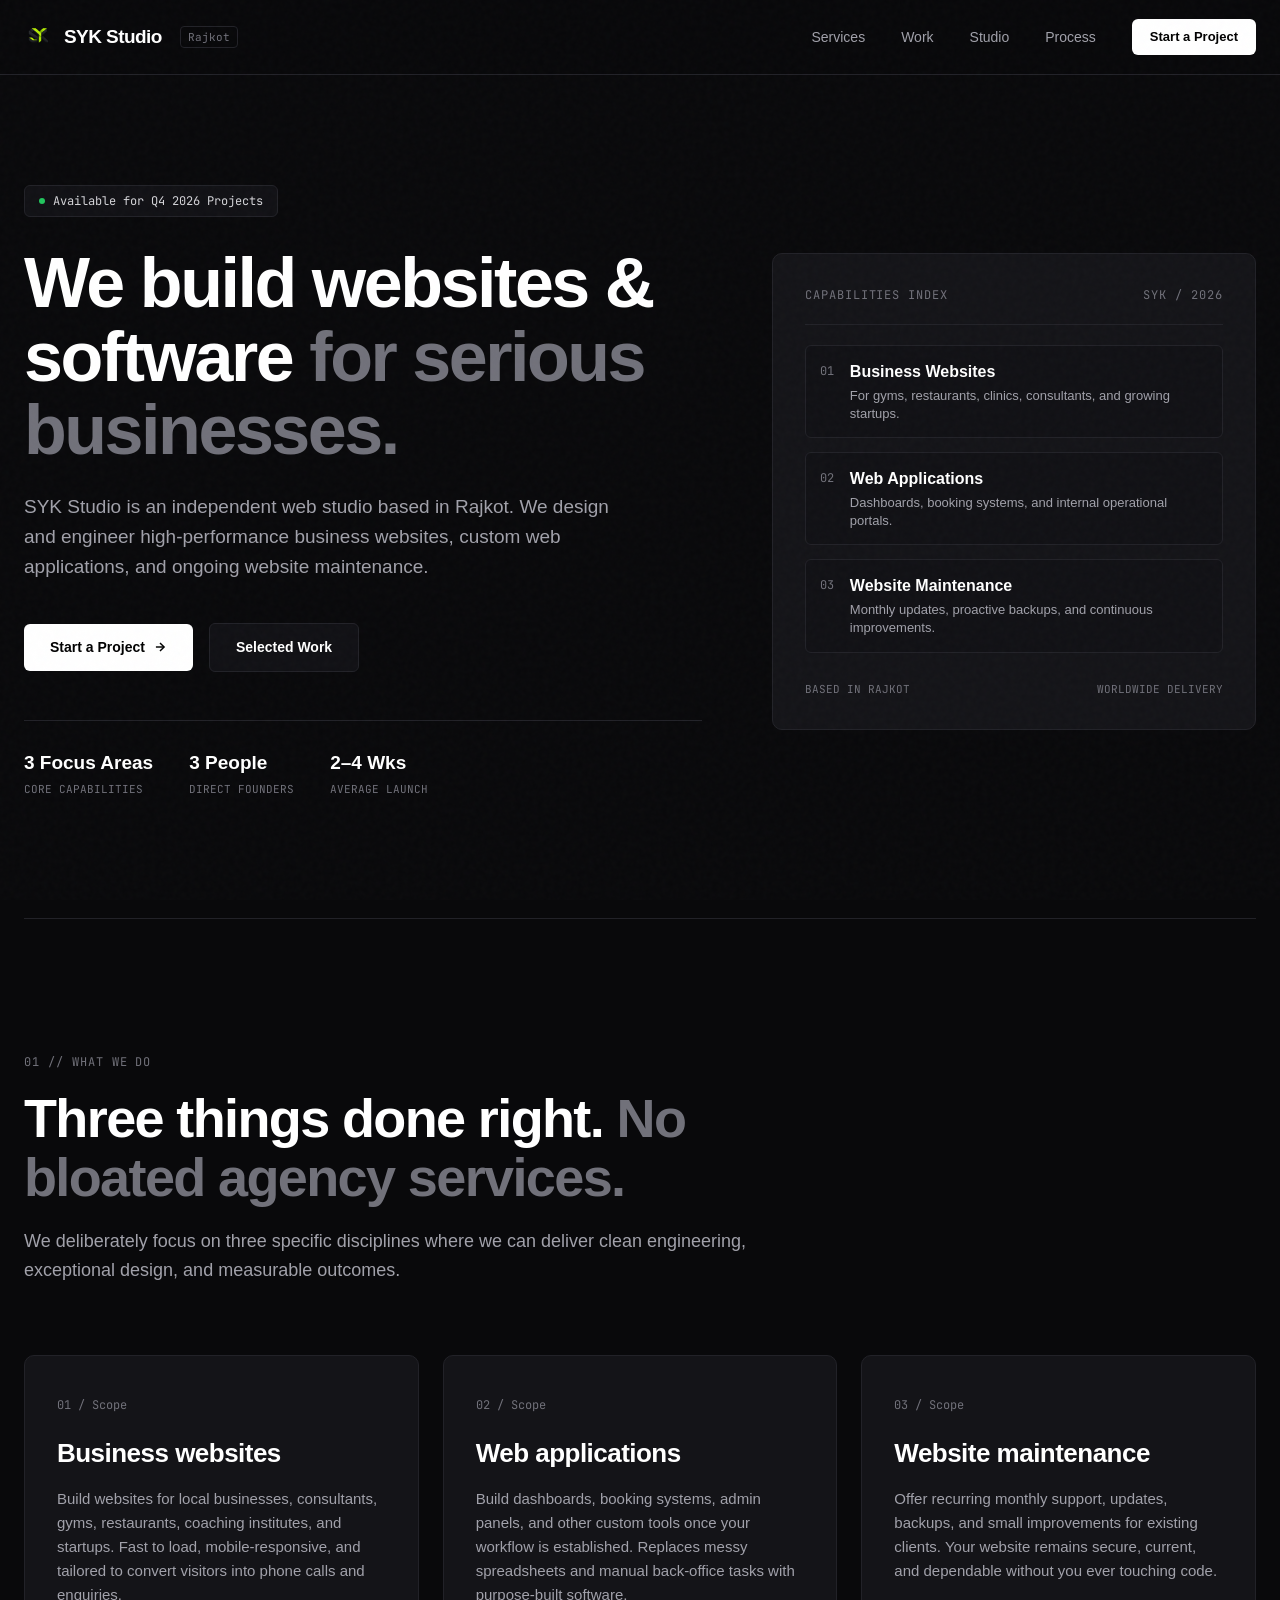
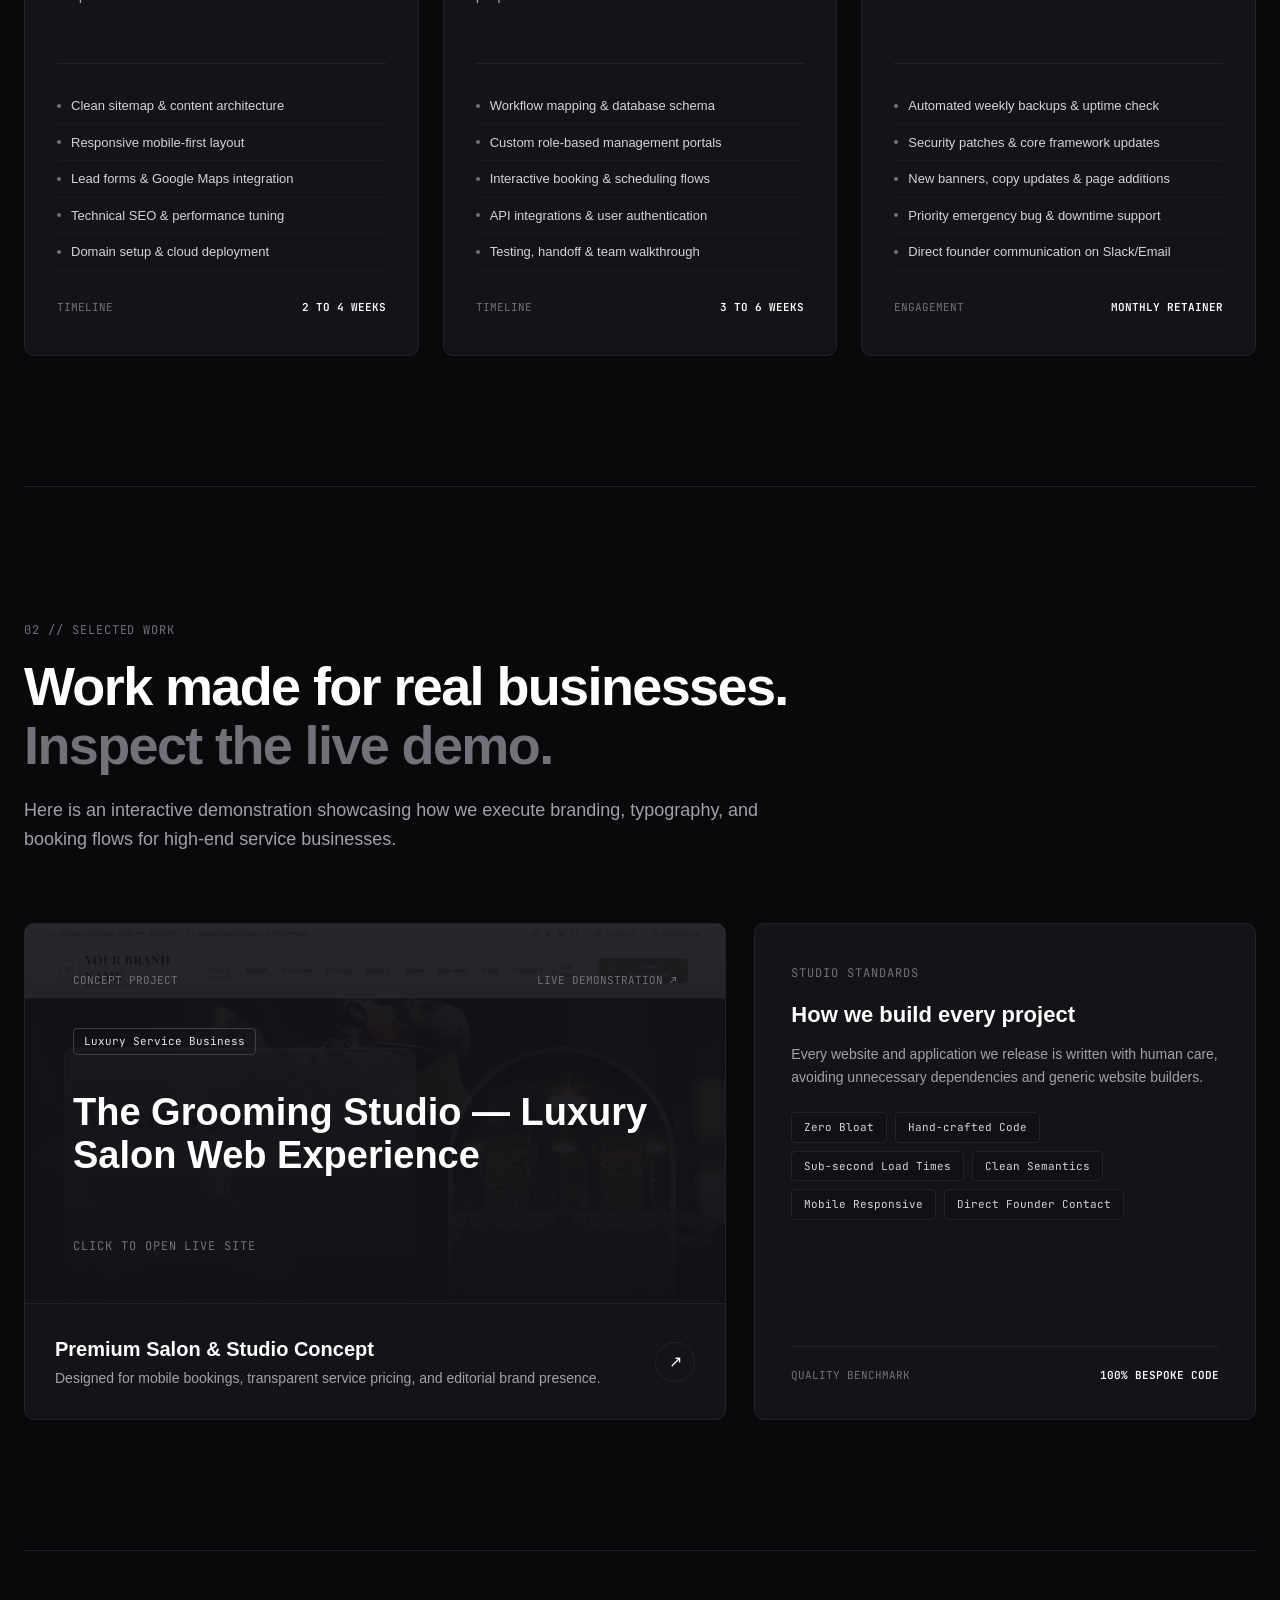
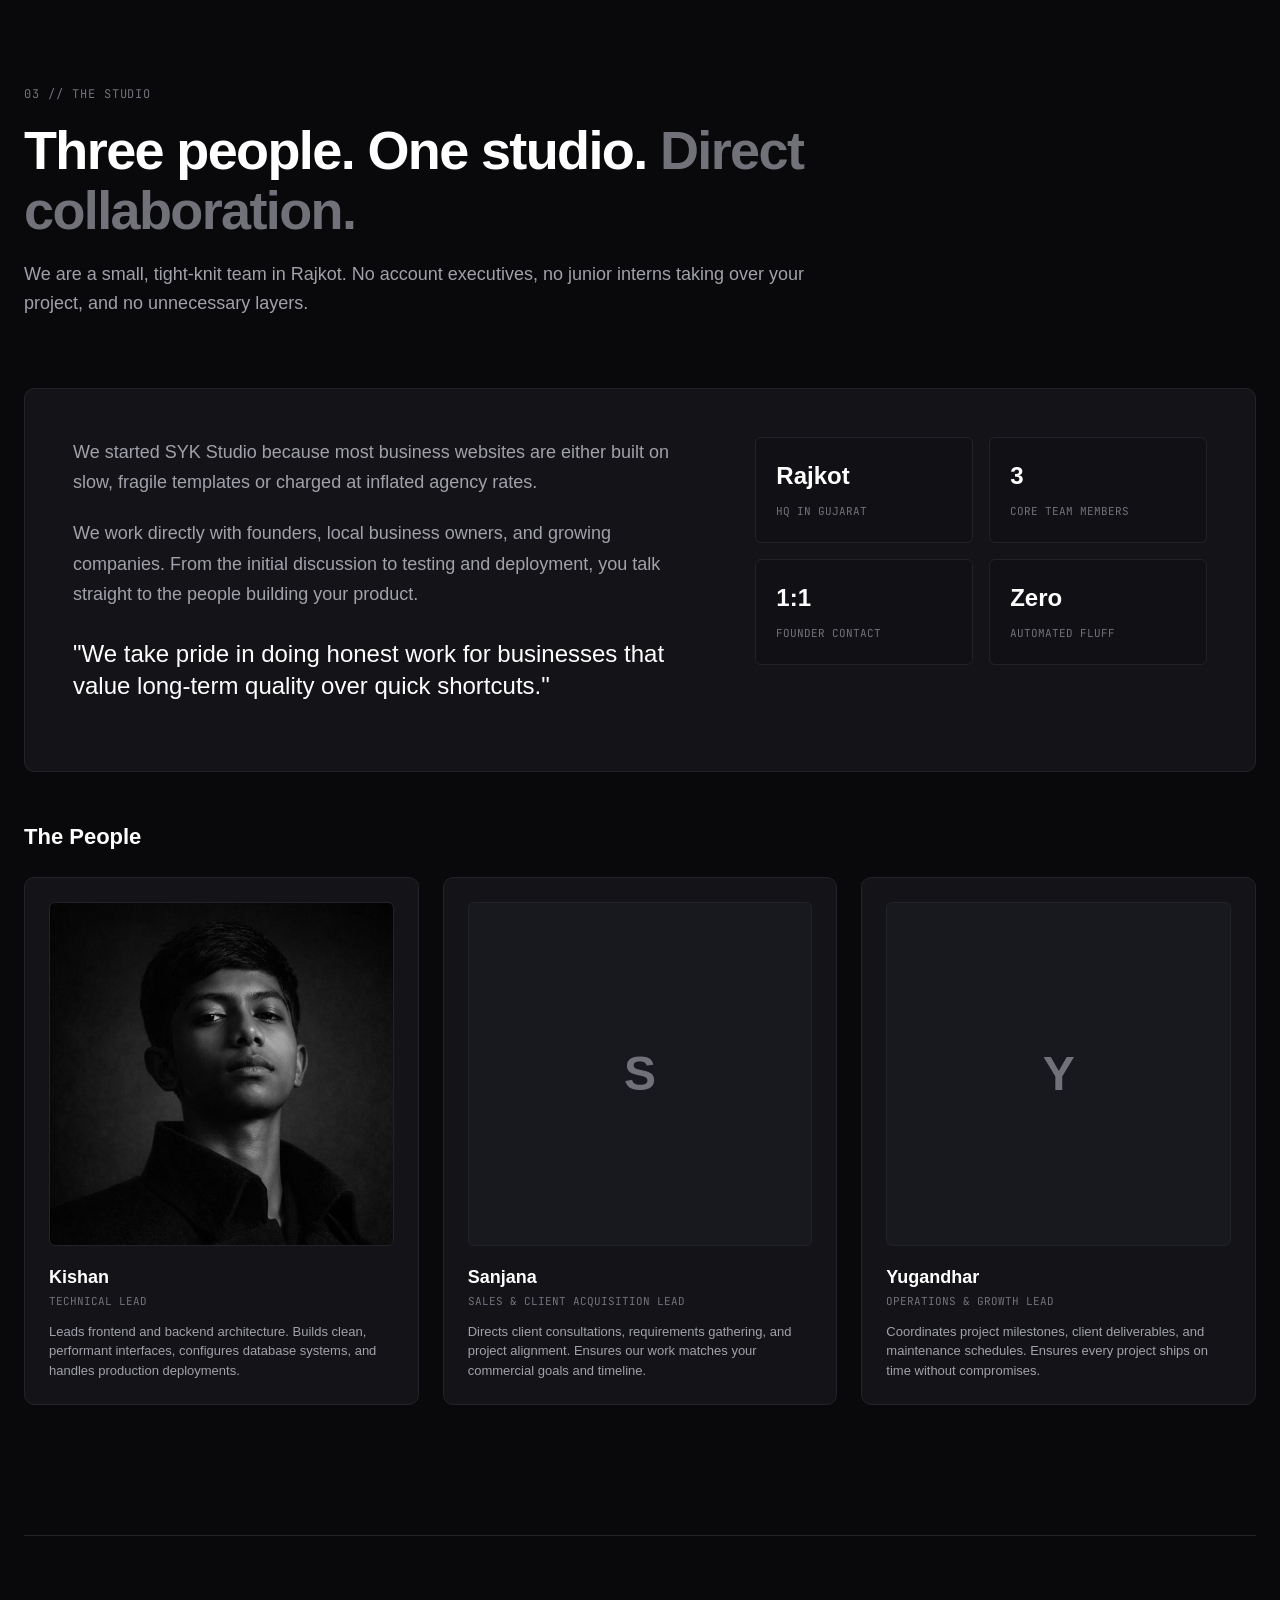
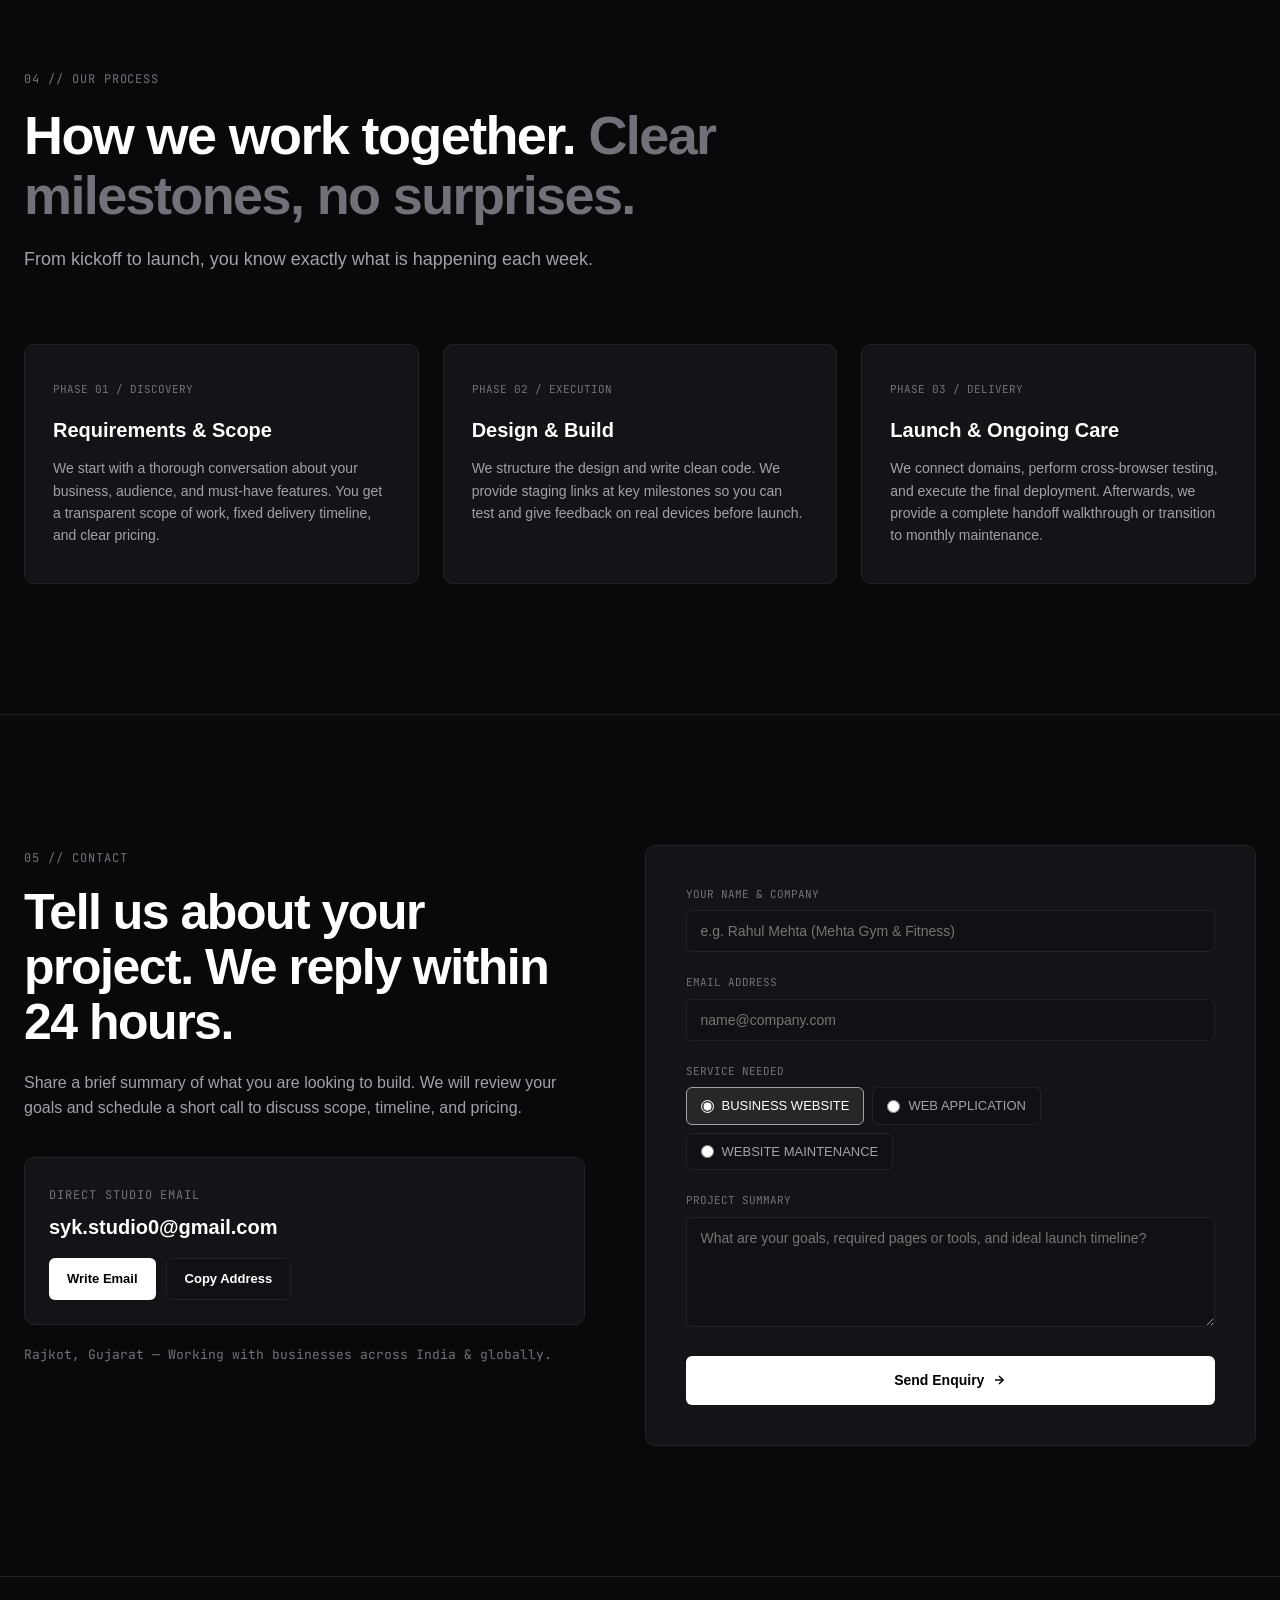
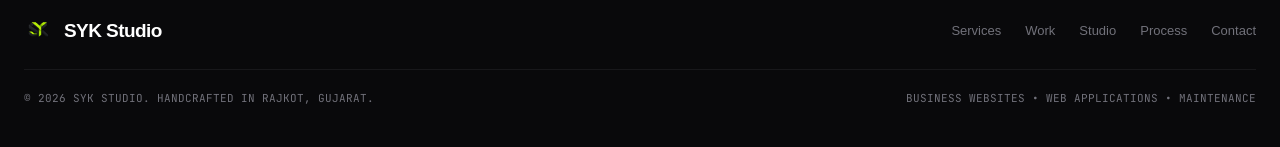
==== index.html @ f4128b3a "Initial commit: SYK Studio website with optimized assets" ====
<!doctype html>
<html lang="en">
<head>
  <meta charset="utf-8" />
  <meta name="viewport" content="width=device-width, initial-scale=1" />
  <meta name="theme-color" content="#09090b" />
  <meta name="description" content="SYK studio is an independent digital studio in Rajkot. We design and build business websites, custom web applications, and ongoing website maintenance." />
  <meta property="og:title" content="SYK studio — Independent Web Studio" />
  <meta property="og:description" content="Business websites, custom web applications, and ongoing website maintenance." />
  <meta property="og:image" content="assets/OG_social-share-image.jpg" />
  <meta name="twitter:card" content="summary_large_image" />
  <meta name="twitter:image" content="assets/OG_social-share-image.jpg" />
  <title>SYK Studio — Independent Web Design &amp; Engineering</title>
  <link rel="icon" type="image/png" href="assets/fevicon-192.png" />
  
  <!-- Modern Agency Typography: Satoshi + Clash Display + JetBrains Mono -->
  <link rel="preconnect" href="https://fonts.googleapis.com" />
  <link rel="preconnect" href="https://fonts.gstatic.com" crossorigin />
  <link href="https://api.fontshare.com/v2/css?f[]=clash-display@500,600,700&f[]=satoshi@400,500,600,700&display=swap" rel="stylesheet" />
  <link href="https://fonts.googleapis.com/css2?family=JetBrains+Mono:wght@400;500;600&display=swap" rel="stylesheet" />
  <link rel="stylesheet" href="styles.css" />
  <script defer src="script.js"></script>
</head>
<body>
  <div class="noise-overlay" aria-hidden="true"></div>

  <!-- HEADER -->
  <header class="header" id="top">
    <div class="wrap nav">
      <a href="#top" class="brand-wrapper">
        <img src="assets/fevicon-192.png" alt="SYK studio mark" class="brand-logo-img" width="32" height="32" />
        <span class="brand-name">SYK Studio</span>
        <span class="brand-tag">Rajkot</span>
      </a>

      <button class="nav-toggle" type="button" aria-expanded="false" aria-controls="nav-links" aria-label="Open menu">
        <span></span><span></span>
      </button>

      <nav class="nav-links" id="nav-links" aria-label="Main navigation">
        <a href="#services">Services</a>
        <a href="#work">Work</a>
        <a href="#about">Studio</a>
        <a href="#process">Process</a>
        <a href="#contact" class="nav-btn">Start a Project</a>
      </nav>
    </div>
  </header>

  <main id="main">

    <!-- HERO -->
    <section class="hero wrap">
      <div class="hero-left">
        <div class="availability-tag">
          <span class="green-dot"></span> Available for Q4 2026 Projects
        </div>

        <h1>We build websites &amp; software <span class="dim">for serious businesses.</span></h1>
        
        <p class="lead">SYK Studio is an independent web studio based in Rajkot. We design and engineer high-performance business websites, custom web applications, and ongoing website maintenance.</p>

        <div class="hero-actions">
          <a href="#contact" class="btn btn-primary">
            Start a Project
            <svg width="14" height="14" viewBox="0 0 24 24" fill="none" stroke="currentColor" stroke-width="2.5"><line x1="5" y1="12" x2="19" y2="12"></line><polyline points="12 5 19 12 12 19"></polyline></svg>
          </a>
          <a href="#work" class="btn btn-secondary">Selected Work</a>
        </div>

        <div class="hero-meta-row">
          <div class="meta-col">
            <span class="val">3 Focus Areas</span>
            <span class="key">Core Capabilities</span>
          </div>
          <div class="meta-col">
            <span class="val">3 People</span>
            <span class="key">Direct Founders</span>
          </div>
          <div class="meta-col">
            <span class="val">2–4 Wks</span>
            <span class="key">Average Launch</span>
          </div>
        </div>
      </div>

      <!-- Hero Right: Agency Scope Console -->
      <aside class="scope-card" aria-label="Agency Capabilities">
        <div class="scope-card-top">
          <span class="mono-label">Capabilities Index</span>
          <span class="mono-label">SYK / 2026</span>
        </div>

        <div class="scope-list">
          <div class="scope-item">
            <span class="scope-item-num">01</span>
            <div class="scope-item-body">
              <h4>Business Websites</h4>
              <p>For gyms, restaurants, clinics, consultants, and growing startups.</p>
            </div>
          </div>

          <div class="scope-item">
            <span class="scope-item-num">02</span>
            <div class="scope-item-body">
              <h4>Web Applications</h4>
              <p>Dashboards, booking systems, and internal operational portals.</p>
            </div>
          </div>

          <div class="scope-item">
            <span class="scope-item-num">03</span>
            <div class="scope-item-body">
              <h4>Website Maintenance</h4>
              <p>Monthly updates, proactive backups, and continuous improvements.</p>
            </div>
          </div>
        </div>

        <div class="scope-card-bottom">
          <span>Based in Rajkot</span>
          <span>Worldwide Delivery</span>
        </div>
      </aside>
    </section>

    <!-- 3 CORE SERVICES -->
    <section id="services" class="section wrap">
      <div class="section-head">
        <span class="mono-label">01 // What We Do</span>
        <h2>Three things done right. <span class="dim">No bloated agency services.</span></h2>
        <p class="section-intro">We deliberately focus on three specific disciplines where we can deliver clean engineering, exceptional design, and measurable outcomes.</p>
      </div>

      <div class="services-trio">
        <!-- Service 1 -->
        <article class="service-box">
          <div class="service-top">
            <div class="service-index">01 / Scope</div>
            <h3>Business websites</h3>
            <p class="service-summary">Build websites for local businesses, consultants, gyms, restaurants, coaching institutes, and startups. Fast to load, mobile-responsive, and tailored to convert visitors into phone calls and enquiries.</p>
          </div>

          <div class="service-details">
            <ul class="service-specs">
              <li>Clean sitemap &amp; content architecture</li>
              <li>Responsive mobile-first layout</li>
              <li>Lead forms &amp; Google Maps integration</li>
              <li>Technical SEO &amp; performance tuning</li>
              <li>Domain setup &amp; cloud deployment</li>
            </ul>

            <div class="service-timeline">
              <span>Timeline</span>
              <strong>2 to 4 weeks</strong>
            </div>
          </div>
        </article>

        <!-- Service 2 -->
        <article class="service-box">
          <div class="service-top">
            <div class="service-index">02 / Scope</div>
            <h3>Web applications</h3>
            <p class="service-summary">Build dashboards, booking systems, admin panels, and other custom tools once your workflow is established. Replaces messy spreadsheets and manual back-office tasks with purpose-built software.</p>
          </div>

          <div class="service-details">
            <ul class="service-specs">
              <li>Workflow mapping &amp; database schema</li>
              <li>Custom role-based management portals</li>
              <li>Interactive booking &amp; scheduling flows</li>
              <li>API integrations &amp; user authentication</li>
              <li>Testing, handoff &amp; team walkthrough</li>
            </ul>

            <div class="service-timeline">
              <span>Timeline</span>
              <strong>3 to 6 weeks</strong>
            </div>
          </div>
        </article>

        <!-- Service 3 -->
        <article class="service-box">
          <div class="service-top">
            <div class="service-index">03 / Scope</div>
            <h3>Website maintenance</h3>
            <p class="service-summary">Offer recurring monthly support, updates, backups, and small improvements for existing clients. Your website remains secure, current, and dependable without you ever touching code.</p>
          </div>

          <div class="service-details">
            <ul class="service-specs">
              <li>Automated weekly backups &amp; uptime check</li>
              <li>Security patches &amp; core framework updates</li>
              <li>New banners, copy updates &amp; page additions</li>
              <li>Priority emergency bug &amp; downtime support</li>
              <li>Direct founder communication on Slack/Email</li>
            </ul>

            <div class="service-timeline">
              <span>Engagement</span>
              <strong>Monthly Retainer</strong>
            </div>
          </div>
        </article>
      </div>
    </section>

    <!-- SELECTED WORK -->
    <section id="work" class="section wrap">
      <div class="section-head">
        <span class="mono-label">02 // Selected Work</span>
        <h2>Work made for real businesses. <span class="dim">Inspect the live demo.</span></h2>
        <p class="section-intro">Here is an interactive demonstration showcasing how we execute branding, typography, and booking flows for high-end service businesses.</p>
      </div>

      <div class="work-grid">
        <a class="project-feature" href="https://demo-foryouebrand.pages.dev/" target="_blank" rel="noopener noreferrer">
          <div class="project-canvas">
            <div class="canvas-media">
              <img src="assets/grooming-studio-preview.jpg" alt="The Grooming Studio - Luxury Salon Web Experience" loading="lazy" />
              <div class="canvas-overlay"></div>
            </div>
            <div class="canvas-bar">
              <span>Concept Project</span>
              <span>Live Demonstration ↗</span>
            </div>
            <div class="canvas-body">
              <span class="canvas-tag">Luxury Service Business</span>
              <h4>The Grooming Studio — Luxury Salon Web Experience</h4>
            </div>
            <span class="mono-label">Click to open live site</span>
          </div>

          <div class="project-info">
            <div>
              <h3>Premium Salon &amp; Studio Concept</h3>
              <p>Designed for mobile bookings, transparent service pricing, and editorial brand presence.</p>
            </div>
            <div class="project-arrow">↗</div>
          </div>
        </a>

        <div class="standards-box">
          <div>
            <span class="mono-label">Studio Standards</span>
            <h3>How we build every project</h3>
            <p>Every website and application we release is written with human care, avoiding unnecessary dependencies and generic website builders.</p>
            
            <div class="tags-wrap">
              <span class="tag-item">Zero Bloat</span>
              <span class="tag-item">Hand-crafted Code</span>
              <span class="tag-item">Sub-second Load Times</span>
              <span class="tag-item">Clean Semantics</span>
              <span class="tag-item">Mobile Responsive</span>
              <span class="tag-item">Direct Founder Contact</span>
            </div>
          </div>

          <div class="service-timeline" style="border-top: 1px solid var(--border); padding-top: 20px;">
            <span>Quality Benchmark</span>
            <strong>100% Bespoke Code</strong>
          </div>
        </div>
      </div>
    </section>

    <!-- ABOUT & REAL HUMAN TEAM -->
    <section id="about" class="section wrap">
      <div class="section-head">
        <span class="mono-label">03 // The Studio</span>
        <h2>Three people. One studio. <span class="dim">Direct collaboration.</span></h2>
        <p class="section-intro">We are a small, tight-knit team in Rajkot. No account executives, no junior interns taking over your project, and no unnecessary layers.</p>
      </div>

      <div class="about-statement">
        <div class="about-text">
          <p>We started SYK Studio because most business websites are either built on slow, fragile templates or charged at inflated agency rates.</p>
          <p>We work directly with founders, local business owners, and growing companies. From the initial discussion to testing and deployment, you talk straight to the people building your product.</p>
          <p class="quote">"We take pride in doing honest work for businesses that value long-term quality over quick shortcuts."</p>
        </div>

        <div class="about-stats">
          <div class="stat-tile">
            <span class="num">Rajkot</span>
            <span class="lbl">HQ in Gujarat</span>
          </div>
          <div class="stat-tile">
            <span class="num">3</span>
            <span class="lbl">Core Team Members</span>
          </div>
          <div class="stat-tile">
            <span class="num">1:1</span>
            <span class="lbl">Founder Contact</span>
          </div>
          <div class="stat-tile">
            <span class="num">Zero</span>
            <span class="lbl">Automated Fluff</span>
          </div>
        </div>
      </div>

      <h3 class="team-block-title">The People</h3>
      <div class="team-trio">
        <!-- Kishan -->
        <article class="team-card">
          <div class="photo-container">
            <img src="assets/kishan.jpg" alt="Kishan - Technical Lead" onerror="this.style.display='none'; this.nextElementSibling.style.display='flex';" />
            <div class="initial-fallback" style="display: none;">K</div>
          </div>
          <h4>Kishan</h4>
          <p class="team-role">Technical Lead</p>
          <p class="team-desc">Leads frontend and backend architecture. Builds clean, performant interfaces, configures database systems, and handles production deployments.</p>
        </article>

        <!-- Sanjana -->
        <article class="team-card">
          <div class="photo-container">
            <img src="assets/sanjana.jpg" alt="Sanjana - Sales & Client Acquisition Lead" onerror="this.style.display='none'; this.nextElementSibling.style.display='flex';" />
            <div class="initial-fallback" style="display: none;">S</div>
          </div>
          <h4>Sanjana</h4>
          <p class="team-role">Sales &amp; Client Acquisition Lead</p>
          <p class="team-desc">Directs client consultations, requirements gathering, and project alignment. Ensures our work matches your commercial goals and timeline.</p>
        </article>

        <!-- Yugandhar -->
        <article class="team-card">
          <div class="photo-container">
            <img src="assets/yugandhar.jpg" alt="Yugandhar - Operations & Growth Lead" onerror="this.style.display='none'; this.nextElementSibling.style.display='flex';" />
            <div class="initial-fallback" style="display: none;">Y</div>
          </div>
          <h4>Yugandhar</h4>
          <p class="team-role">Operations &amp; Growth Lead</p>
          <p class="team-desc">Coordinates project milestones, client deliverables, and maintenance schedules. Ensures every project ships on time without compromises.</p>
        </article>
      </div>
    </section>

    <!-- PROCESS -->
    <section id="process" class="section wrap">
      <div class="section-head">
        <span class="mono-label">04 // Our Process</span>
        <h2>How we work together. <span class="dim">Clear milestones, no surprises.</span></h2>
        <p class="section-intro">From kickoff to launch, you know exactly what is happening each week.</p>
      </div>

      <div class="process-grid">
        <article class="process-step">
          <div class="step-header">Phase 01 / Discovery</div>
          <h3>Requirements &amp; Scope</h3>
          <p>We start with a thorough conversation about your business, audience, and must-have features. You get a transparent scope of work, fixed delivery timeline, and clear pricing.</p>
        </article>

        <article class="process-step">
          <div class="step-header">Phase 02 / Execution</div>
          <h3>Design &amp; Build</h3>
          <p>We structure the design and write clean code. We provide staging links at key milestones so you can test and give feedback on real devices before launch.</p>
        </article>

        <article class="process-step">
          <div class="step-header">Phase 03 / Delivery</div>
          <h3>Launch &amp; Ongoing Care</h3>
          <p>We connect domains, perform cross-browser testing, and execute the final deployment. Afterwards, we provide a complete handoff walkthrough or transition to monthly maintenance.</p>
        </article>
      </div>
    </section>

    <!-- CONTACT -->
    <section id="contact" class="contact-section">
      <div class="wrap contact-layout">
        <div class="contact-info">
          <span class="mono-label">05 // Contact</span>
          <h2>Tell us about your project. <span class="dim">We reply within 24 hours.</span></h2>
          <p class="contact-desc">Share a brief summary of what you are looking to build. We will review your goals and schedule a short call to discuss scope, timeline, and pricing.</p>

          <div class="contact-card-direct">
            <span class="mono-label">Direct Studio Email</span>
            <a href="mailto:syk.studio0@gmail.com" class="direct-email">syk.studio0@gmail.com</a>
            
            <div style="display: flex; gap: 10px;">
              <a href="mailto:syk.studio0@gmail.com?subject=Project%20Enquiry%20for%20SYK%20Studio" class="btn btn-primary" id="email-link" style="padding: 10px 18px; font-size: 13px;">Write Email</a>
              <button class="btn btn-secondary" id="copy-email" type="button" style="padding: 10px 18px; font-size: 13px;">Copy Address</button>
            </div>
          </div>

          <p style="font-size: 13px; color: var(--text-muted); font-family: var(--font-mono);">
            Rajkot, Gujarat — Working with businesses across India &amp; globally.
          </p>
        </div>

        <div class="contact-form-box">
          <form id="project-form">
            <div class="field-group">
              <label for="client-name">Your Name &amp; Company</label>
              <input type="text" id="client-name" class="input-field" placeholder="e.g. Rahul Mehta (Mehta Gym &amp; Fitness)" required />
            </div>

            <div class="field-group">
              <label for="client-email">Email Address</label>
              <input type="email" id="client-email" class="input-field" placeholder="name@company.com" required />
            </div>

            <div class="field-group">
              <label>Service Needed</label>
              <div class="pills-select">
                <label>
                  <input type="radio" name="service_type" value="Business Website" checked />
                  Business Website
                </label>
                <label>
                  <input type="radio" name="service_type" value="Web Application" />
                  Web Application
                </label>
                <label>
                  <input type="radio" name="service_type" value="Website Maintenance" />
                  Website Maintenance
                </label>
              </div>
            </div>

            <div class="field-group">
              <label for="project-details">Project Summary</label>
              <textarea id="project-details" class="input-field" placeholder="What are your goals, required pages or tools, and ideal launch timeline?"></textarea>
            </div>

            <button type="submit" class="btn btn-primary" style="width: 100%; justify-content: center; padding: 14px;">
              Send Enquiry
              <svg width="14" height="14" viewBox="0 0 24 24" fill="none" stroke="currentColor" stroke-width="2.5"><line x1="5" y1="12" x2="19" y2="12"></line><polyline points="12 5 19 12 12 19"></polyline></svg>
            </button>
            <p id="form-feedback" style="display: none; margin-top: 14px; font-size: 13px; color: #a1a1aa; text-align: center; font-family: var(--font-mono);"></p>
          </form>
        </div>
      </div>
    </section>

  </main>

  <!-- FOOTER -->
  <footer class="footer">
    <div class="wrap">
      <div class="footer-top">
        <div class="brand-wrapper">
          <img src="assets/fevicon-192.png" alt="SYK studio mark" class="brand-logo-img" width="32" height="32" />
          <span class="brand-name">SYK Studio</span>
        </div>
        <div class="footer-nav">
          <a href="#services">Services</a>
          <a href="#work">Work</a>
          <a href="#about">Studio</a>
          <a href="#process">Process</a>
          <a href="#contact">Contact</a>
        </div>
      </div>

      <div class="footer-bottom">
        <span>© <span id="year">2026</span> SYK Studio. Handcrafted in Rajkot, Gujarat.</span>
        <span>Business Websites • Web Applications • Maintenance</span>
      </div>
    </div>
  </footer>
</body>
</html>
---- styles.css ----
:root {
  /* Minimalist Luxury Monochrome Palette */
  --bg: #09090b;
  --bg-elevated: #111115;
  --bg-card: #141418;
  --bg-card-hover: #18181f;
  
  --border: #222228;
  --border-light: #2c2c36;
  --border-active: #52525b;

  --text-primary: #ffffff;
  --text-secondary: #a1a1aa;
  --text-muted: #71717a;
  --text-subtle: #52525b;

  --accent: #ffffff;
  --accent-contrast: #000000;
  --badge-bg: #1c1c22;
  --tag-border: #272730;

  --font-display: "Clash Display", -apple-system, BlinkMacSystemFont, "Segoe UI", Roboto, sans-serif;
  --font-body: "Satoshi", -apple-system, BlinkMacSystemFont, "Segoe UI", Roboto, sans-serif;
  --font-mono: "JetBrains Mono", monospace;

  --wrap: 1240px;
  --radius-sm: 6px;
  --radius-md: 10px;
  --radius-lg: 14px;
}

* {
  box-sizing: border-box;
  margin: 0;
  padding: 0;
}

html {
  scroll-behavior: smooth;
  background-color: var(--bg);
  color: var(--text-primary);
  font-family: var(--font-body);
  font-size: 16px;
  line-height: 1.5;
  -webkit-font-smoothing: antialiased;
  -moz-osx-font-smoothing: grayscale;
}

body {
  background-color: var(--bg);
  color: var(--text-primary);
  position: relative;
  overflow-x: hidden;
}

/* Subtle Film Grain */
.noise-overlay {
  position: fixed;
  inset: 0;
  width: 100%;
  height: 100%;
  opacity: 0.025;
  pointer-events: none;
  z-index: 9999;
  background-image: url("data:image/svg+xml,%3Csvg viewBox='0 0 200 200' xmlns='http://www.w3.org/2000/svg'%3E%3Cfilter id='noiseFilter'%3E%3CfeTurbulence type='fractalNoise' baseFrequency='0.8' numOctaves='3' stitchTiles='stitch'/%3E%3C/filter%3E%3Crect width='100%25' height='100%25' filter='url(%23noiseFilter)'/%3E%3C/svg%3E");
}

a {
  color: inherit;
  text-decoration: none;
}

img {
  max-width: 100%;
  display: block;
}

button {
  font: inherit;
  cursor: pointer;
  border: none;
  background: none;
}

::selection {
  background: #3f3f46;
  color: #fff;
}

.wrap {
  width: min(var(--wrap), calc(100% - 48px));
  margin-inline: auto;
}

.section {
  padding-block: 130px;
  border-top: 1px solid var(--border);
}

/* ---------- Typography & Utility ---------- */
.mono-label {
  font-family: var(--font-mono);
  font-size: 12px;
  letter-spacing: 0.08em;
  text-transform: uppercase;
  color: var(--text-muted);
}

.section-head {
  margin-bottom: 70px;
  max-width: 800px;
}

.section-head h2 {
  font-family: var(--font-display);
  font-size: clamp(34px, 4.5vw, 54px);
  font-weight: 600;
  letter-spacing: -0.03em;
  line-height: 1.1;
  margin-top: 16px;
  margin-bottom: 20px;
}

.section-head h2 span.dim {
  color: var(--text-muted);
}

.section-intro {
  font-size: 18px;
  color: var(--text-secondary);
  line-height: 1.6;
}

/* ---------- Header ---------- */
.header {
  position: sticky;
  top: 0;
  z-index: 100;
  background: rgba(9, 9, 11, 0.85);
  backdrop-filter: blur(12px);
  -webkit-backdrop-filter: blur(12px);
  border-bottom: 1px solid var(--border);
}

.nav {
  display: flex;
  align-items: center;
  justify-content: space-between;
  height: 74px;
}

.brand-wrapper {
  display: flex;
  align-items: center;
  gap: 12px;
}

.brand-logo-img {
  width: 28px;
  height: 28px;
  object-fit: contain;
  border-radius: 4px;
}

.brand-name {
  font-family: var(--font-display);
  font-size: 19px;
  font-weight: 700;
  letter-spacing: -0.03em;
  color: #fff;
}

.brand-tag {
  font-family: var(--font-mono);
  font-size: 11px;
  color: var(--text-muted);
  border: 1px solid var(--border);
  padding: 2px 7px;
  border-radius: 4px;
  margin-left: 6px;
}

.nav-links {
  display: flex;
  align-items: center;
  gap: 36px;
}

.nav-links a {
  font-size: 14px;
  font-weight: 500;
  color: var(--text-secondary);
  transition: color 0.15s ease;
}

.nav-links a:hover,
.nav-links a.active {
  color: #fff;
}

.nav-btn {
  background: #ffffff;
  color: #000000 !important;
  font-size: 13px !important;
  font-weight: 600 !important;
  padding: 8px 18px;
  border-radius: var(--radius-sm);
  transition: background 0.15s ease, transform 0.15s ease;
}

.nav-btn:hover {
  background: #e4e4e7;
  transform: translateY(-1px);
}

.nav-toggle {
  display: none;
  background: none;
  border: none;
  padding: 8px;
}

.nav-toggle span {
  display: block;
  width: 22px;
  height: 2px;
  background: #fff;
  margin: 5px 0;
  transition: 0.2s;
}

/* ---------- Hero ---------- */
.hero {
  padding-top: 110px;
  padding-bottom: 120px;
  display: grid;
  grid-template-columns: 1.4fr 1fr;
  gap: 70px;
  align-items: center;
}

.availability-tag {
  display: inline-flex;
  align-items: center;
  gap: 8px;
  font-family: var(--font-mono);
  font-size: 12px;
  color: #d4d4d8;
  background: var(--bg-elevated);
  border: 1px solid var(--border);
  padding: 6px 14px;
  border-radius: var(--radius-sm);
  margin-bottom: 30px;
}

.green-dot {
  width: 6px;
  height: 6px;
  border-radius: 50%;
  background: #22c55e;
}

.hero h1 {
  font-family: var(--font-display);
  font-size: clamp(44px, 5.5vw, 70px);
  font-weight: 600;
  letter-spacing: -0.035em;
  line-height: 1.05;
  margin-bottom: 24px;
}

.hero h1 span.dim {
  color: var(--text-muted);
}

.hero .lead {
  font-size: 19px;
  color: var(--text-secondary);
  line-height: 1.6;
  max-width: 56ch;
  margin-bottom: 40px;
}

.hero-actions {
  display: flex;
  align-items: center;
  gap: 16px;
  margin-bottom: 48px;
  flex-wrap: wrap;
}

.btn {
  display: inline-flex;
  align-items: center;
  gap: 8px;
  font-size: 14px;
  font-weight: 600;
  padding: 13px 26px;
  border-radius: var(--radius-sm);
  transition: all 0.2s ease;
}

.btn-primary {
  background: #ffffff;
  color: #000000;
}

.btn-primary:hover {
  background: #e4e4e7;
  transform: translateY(-1px);
}

.btn-secondary {
  background: var(--bg-elevated);
  color: #ffffff;
  border: 1px solid var(--border);
}

.btn-secondary:hover {
  border-color: var(--border-active);
  background: #18181b;
}

.hero-meta-row {
  display: flex;
  align-items: center;
  gap: 36px;
  padding-top: 28px;
  border-top: 1px solid var(--border);
}

.meta-col {
  display: flex;
  flex-direction: column;
  gap: 4px;
}

.meta-col .val {
  font-family: var(--font-display);
  font-size: 19px;
  font-weight: 600;
  color: #fff;
}

.meta-col .key {
  font-family: var(--font-mono);
  font-size: 11px;
  text-transform: uppercase;
  color: var(--text-muted);
}

/* Hero Right: Architectural Scope Card */
.scope-card {
  background: var(--bg-card);
  border: 1px solid var(--border);
  border-radius: var(--radius-md);
  padding: 32px;
}

.scope-card-top {
  display: flex;
  justify-content: space-between;
  align-items: center;
  padding-bottom: 20px;
  margin-bottom: 20px;
  border-bottom: 1px solid var(--border);
}

.scope-list {
  display: flex;
  flex-direction: column;
  gap: 14px;
  margin-bottom: 28px;
}

.scope-item {
  display: flex;
  align-items: flex-start;
  gap: 16px;
  padding: 14px;
  border: 1px solid var(--border);
  border-radius: var(--radius-sm);
  background: var(--bg-elevated);
  transition: border-color 0.2s ease, background 0.2s ease;
}

.scope-item:hover {
  border-color: var(--border-light);
  background: var(--bg-card-hover);
}

.scope-item-num {
  font-family: var(--font-mono);
  font-size: 12px;
  color: var(--text-muted);
  padding-top: 2px;
}

.scope-item-body h4 {
  font-family: var(--font-display);
  font-size: 16px;
  font-weight: 600;
  color: #fff;
  margin-bottom: 3px;
}

.scope-item-body p {
  font-size: 13px;
  color: var(--text-secondary);
  line-height: 1.4;
}

.scope-card-bottom {
  display: flex;
  justify-content: space-between;
  align-items: center;
  font-family: var(--font-mono);
  font-size: 11px;
  color: var(--text-muted);
  text-transform: uppercase;
}

/* ---------- Services Section (3 Core Focus Areas) ---------- */
.services-trio {
  display: grid;
  grid-template-columns: repeat(3, 1fr);
  gap: 24px;
}

.service-box {
  background: var(--bg-card);
  border: 1px solid var(--border);
  border-radius: var(--radius-md);
  padding: 40px 32px;
  display: flex;
  flex-direction: column;
  justify-content: space-between;
  transition: border-color 0.2s ease, transform 0.2s ease;
}

.service-box:hover {
  border-color: var(--border-light);
  transform: translateY(-4px);
}

.service-top {
  margin-bottom: 32px;
}

.service-index {
  font-family: var(--font-mono);
  font-size: 12px;
  color: var(--text-muted);
  margin-bottom: 20px;
}

.service-box h3 {
  font-family: var(--font-display);
  font-size: 26px;
  font-weight: 600;
  letter-spacing: -0.02em;
  color: #fff;
  margin-bottom: 14px;
}

.service-box .service-summary {
  font-size: 15px;
  color: var(--text-secondary);
  line-height: 1.6;
}

.service-details {
  border-top: 1px solid var(--border);
  padding-top: 24px;
  margin-top: 24px;
}

.service-specs {
  list-style: none;
  margin-bottom: 28px;
}

.service-specs li {
  font-size: 13px;
  color: #d4d4d8;
  padding-block: 8px;
  border-bottom: 1px solid #1a1a20;
  display: flex;
  align-items: center;
  gap: 10px;
}

.service-specs li::before {
  content: "";
  width: 4px;
  height: 4px;
  border-radius: 50%;
  background: var(--text-muted);
}

.service-timeline {
  display: flex;
  justify-content: space-between;
  align-items: center;
  font-family: var(--font-mono);
  font-size: 11px;
  text-transform: uppercase;
  color: var(--text-muted);
}

.service-timeline strong {
  color: #fff;
  font-weight: 600;
}

/* ---------- Selected Work ---------- */
.work-grid {
  display: grid;
  grid-template-columns: 1.4fr 1fr;
  gap: 28px;
}

.project-feature {
  background: var(--bg-card);
  border: 1px solid var(--border);
  border-radius: var(--radius-md);
  overflow: hidden;
  text-decoration: none;
  display: flex;
  flex-direction: column;
  transition: border-color 0.2s ease;
}

.project-feature:hover {
  border-color: var(--border-active);
}

.project-canvas {
  position: relative;
  background: #18181f;
  border-bottom: 1px solid var(--border);
  padding: 48px;
  min-height: 380px;
  display: flex;
  flex-direction: column;
  justify-content: space-between;
  overflow: hidden;
}

.canvas-media {
  position: absolute;
  inset: 0;
  width: 100%;
  height: 100%;
  z-index: 0;
  pointer-events: none;
}

.canvas-media img {
  width: 100%;
  height: 100%;
  object-fit: cover;
  object-position: center top;
  opacity: 0.38;
  transform: scale(1);
  transition: transform 0.5s cubic-bezier(0.16, 1, 0.3, 1), opacity 0.5s ease;
}

.project-feature:hover .canvas-media img {
  transform: scale(1.05);
  opacity: 0.52;
}

.canvas-overlay {
  position: absolute;
  inset: 0;
  background: linear-gradient(180deg, rgba(17, 17, 21, 0.75) 0%, rgba(17, 17, 21, 0.88) 60%, rgba(17, 17, 21, 0.98) 100%);
}

.canvas-bar,
.canvas-body,
.project-canvas > .mono-label {
  position: relative;
  z-index: 1;
}

.canvas-bar {
  display: flex;
  justify-content: space-between;
  align-items: center;
  font-family: var(--font-mono);
  font-size: 11px;
  color: var(--text-muted);
  text-transform: uppercase;
}

.canvas-body h4 {
  font-family: var(--font-display);
  font-size: clamp(28px, 3.5vw, 38px);
  font-weight: 600;
  line-height: 1.15;
  color: #fff;
  margin-top: 36px;
  margin-bottom: 20px;
}

.canvas-tag {
  display: inline-block;
  font-family: var(--font-mono);
  font-size: 11px;
  border: 1px solid #3f3f46;
  padding: 4px 10px;
  border-radius: 4px;
  color: #e4e4e7;
}

.project-info {
  padding: 30px;
  display: flex;
  justify-content: space-between;
  align-items: center;
}

.project-info h3 {
  font-family: var(--font-display);
  font-size: 20px;
  font-weight: 600;
  color: #fff;
  margin-bottom: 4px;
}

.project-info p {
  font-size: 14px;
  color: var(--text-secondary);
}

.project-arrow {
  width: 40px;
  height: 40px;
  border-radius: 50%;
  border: 1px solid var(--border);
  display: flex;
  align-items: center;
  justify-content: center;
  color: #fff;
  flex-shrink: 0;
  transition: transform 0.2s ease;
}

.project-feature:hover .project-arrow {
  transform: translate(2px, -2px);
  border-color: #fff;
}

.standards-box {
  background: var(--bg-card);
  border: 1px solid var(--border);
  border-radius: var(--radius-md);
  padding: 36px;
  display: flex;
  flex-direction: column;
  justify-content: space-between;
}

.standards-box h3 {
  font-family: var(--font-display);
  font-size: 22px;
  font-weight: 600;
  color: #fff;
  margin-top: 14px;
  margin-bottom: 12px;
}

.standards-box p {
  font-size: 14px;
  color: var(--text-secondary);
  line-height: 1.6;
  margin-bottom: 24px;
}

.tags-wrap {
  display: flex;
  flex-wrap: wrap;
  gap: 8px;
}

.tag-item {
  font-family: var(--font-mono);
  font-size: 11px;
  background: var(--bg-elevated);
  border: 1px solid var(--border);
  padding: 6px 12px;
  border-radius: 4px;
  color: #d4d4d8;
}

/* ---------- About & Real Team ---------- */
.about-statement {
  background: var(--bg-card);
  border: 1px solid var(--border);
  border-radius: var(--radius-md);
  padding: 48px;
  display: grid;
  grid-template-columns: 1.4fr 1fr;
  gap: 50px;
  margin-bottom: 48px;
}

.about-text p {
  font-size: 18px;
  color: var(--text-secondary);
  line-height: 1.7;
  margin-bottom: 20px;
}

.about-text p.quote {
  font-family: var(--font-display);
  font-size: 24px;
  font-weight: 500;
  color: #fff;
  margin-top: 28px;
  line-height: 1.35;
}

.about-stats {
  display: grid;
  grid-template-columns: 1fr 1fr;
  gap: 16px;
  align-content: start;
}

.stat-tile {
  background: var(--bg-elevated);
  border: 1px solid var(--border);
  padding: 20px;
  border-radius: var(--radius-sm);
}

.stat-tile .num {
  font-family: var(--font-display);
  font-size: 24px;
  font-weight: 600;
  color: #fff;
  margin-bottom: 4px;
  display: block;
}

.stat-tile .lbl {
  font-family: var(--font-mono);
  font-size: 11px;
  text-transform: uppercase;
  color: var(--text-muted);
}

.team-block-title {
  font-family: var(--font-display);
  font-size: 22px;
  font-weight: 600;
  color: #fff;
  margin-bottom: 24px;
}

.team-trio {
  display: grid;
  grid-template-columns: repeat(3, 1fr);
  gap: 24px;
}

.team-card {
  background: var(--bg-card);
  border: 1px solid var(--border);
  border-radius: var(--radius-md);
  padding: 24px;
}

.photo-container {
  width: 100%;
  aspect-ratio: 1 / 1;
  border-radius: var(--radius-sm);
  background: #18181f;
  margin-bottom: 18px;
  overflow: hidden;
  border: 1px solid var(--border);
}

.photo-container img {
  width: 100%;
  height: 100%;
  object-fit: cover;
  object-position: center 10%;
  filter: none;
  transition: filter 0.3s ease;
}

@media (hover: hover) and (pointer: fine) {
  .photo-container img {
    filter: grayscale(100%);
  }

  .team-card:hover .photo-container img {
    filter: grayscale(0%);
  }
}

.initial-fallback {
  width: 100%;
  height: 100%;
  display: flex;
  align-items: center;
  justify-content: center;
  font-family: var(--font-display);
  font-size: 48px;
  font-weight: 600;
  color: var(--text-muted);
}

.team-card h4 {
  font-family: var(--font-display);
  font-size: 18px;
  font-weight: 600;
  color: #fff;
  margin-bottom: 2px;
}

.team-role {
  font-family: var(--font-mono);
  font-size: 11px;
  text-transform: uppercase;
  color: var(--text-muted);
  margin-bottom: 12px;
}

.team-desc {
  font-size: 13px;
  color: var(--text-secondary);
  line-height: 1.5;
}

/* ---------- Process Section ---------- */
.process-grid {
  display: grid;
  grid-template-columns: repeat(3, 1fr);
  gap: 24px;
}

.process-step {
  background: var(--bg-card);
  border: 1px solid var(--border);
  border-radius: var(--radius-md);
  padding: 36px 28px;
}

.step-header {
  font-family: var(--font-mono);
  font-size: 11px;
  color: var(--text-muted);
  text-transform: uppercase;
  margin-bottom: 18px;
}

.process-step h3 {
  font-family: var(--font-display);
  font-size: 20px;
  font-weight: 600;
  color: #fff;
  margin-bottom: 12px;
}

.process-step p {
  font-size: 14px;
  color: var(--text-secondary);
  line-height: 1.6;
}

/* ---------- Contact Section & Form ---------- */
.contact-section {
  border-top: 1px solid var(--border);
  padding-block: 130px;
}

.contact-layout {
  display: grid;
  grid-template-columns: 1.1fr 1.2fr;
  gap: 60px;
}

.contact-info h2 {
  font-family: var(--font-display);
  font-size: clamp(34px, 4vw, 50px);
  font-weight: 600;
  letter-spacing: -0.03em;
  line-height: 1.1;
  color: #fff;
  margin-top: 16px;
  margin-bottom: 20px;
}

.contact-desc {
  font-size: 16px;
  color: var(--text-secondary);
  line-height: 1.6;
  margin-bottom: 36px;
}

.contact-card-direct {
  background: var(--bg-card);
  border: 1px solid var(--border);
  border-radius: var(--radius-md);
  padding: 24px;
  margin-bottom: 20px;
}

.contact-card-direct .direct-email {
  font-family: var(--font-display);
  font-size: 20px;
  font-weight: 600;
  color: #fff;
  display: block;
  margin-top: 6px;
  margin-bottom: 16px;
}

.contact-card-direct .direct-email:hover {
  text-decoration: underline;
}

.contact-form-box {
  background: var(--bg-card);
  border: 1px solid var(--border);
  border-radius: var(--radius-md);
  padding: 40px;
}

.field-group {
  margin-bottom: 22px;
}

.field-group label {
  display: block;
  font-family: var(--font-mono);
  font-size: 11px;
  text-transform: uppercase;
  color: var(--text-muted);
  margin-bottom: 8px;
}

.input-field {
  width: 100%;
  background: var(--bg-elevated);
  border: 1px solid var(--border);
  border-radius: var(--radius-sm);
  padding: 12px 14px;
  color: #fff;
  font-family: var(--font-body);
  font-size: 14px;
  transition: border-color 0.15s ease;
}

.input-field:focus {
  outline: none;
  border-color: #71717a;
  background: #18181b;
}

textarea.input-field {
  resize: vertical;
  min-height: 110px;
}

.pills-select {
  display: flex;
  gap: 8px;
  flex-wrap: wrap;
}

.pills-select label {
  display: flex;
  align-items: center;
  gap: 8px;
  font-family: var(--font-body);
  font-size: 13px;
  color: #a1a1aa;
  background: var(--bg-elevated);
  border: 1px solid var(--border);
  padding: 8px 14px;
  border-radius: var(--radius-sm);
  cursor: pointer;
  margin-bottom: 0;
  transition: all 0.15s ease;
}

.pills-select input[type="radio"] {
  accent-color: #ffffff;
}

.pills-select label:has(input[type="radio"]:checked) {
  border-color: #a1a1aa;
  background: #27272a;
  color: #fff;
}

/* ---------- Footer ---------- */
.footer {
  border-top: 1px solid var(--border);
  padding-block: 40px;
  font-size: 13px;
  color: var(--text-muted);
}

.footer-top {
  display: flex;
  justify-content: space-between;
  align-items: center;
  margin-bottom: 24px;
  flex-wrap: wrap;
  gap: 16px;
}

.footer-bottom {
  display: flex;
  justify-content: space-between;
  align-items: center;
  border-top: 1px solid #18181b;
  padding-top: 20px;
  font-family: var(--font-mono);
  font-size: 11px;
  text-transform: uppercase;
  flex-wrap: wrap;
  gap: 12px;
}

.footer-nav {
  display: flex;
  gap: 24px;
}

.footer-nav a:hover {
  color: #fff;
}

/* ---------- Responsive ---------- */
@media (max-width: 1024px) {
  .hero {
    grid-template-columns: 1fr;
    gap: 50px;
    padding-top: 70px;
  }

  .services-trio {
    grid-template-columns: 1fr;
  }

  .work-grid {
    grid-template-columns: 1fr;
  }

  .about-statement {
    grid-template-columns: 1fr;
  }

  .team-trio {
    grid-template-columns: 1fr 1fr;
  }

  .process-grid {
    grid-template-columns: 1fr;
  }

  .contact-layout {
    grid-template-columns: 1fr;
  }
}

@media (max-width: 768px) {
  .wrap {
    width: calc(100% - 32px);
  }

  .section {
    padding-block: 80px;
  }

  .nav-toggle {
    display: block;
  }

  .nav-links {
    display: none;
    position: absolute;
    top: 74px;
    left: 0;
    right: 0;
    flex-direction: column;
    align-items: stretch;
    background: var(--bg);
    border-bottom: 1px solid var(--border);
    padding: 20px 24px;
    gap: 0;
  }

  .nav-links.open {
    display: flex;
  }

  .nav-links a {
    padding: 12px 0;
    border-bottom: 1px solid var(--border);
  }

  .nav-links .nav-btn {
    margin-top: 16px;
    text-align: center;
  }

  .team-trio {
    grid-template-columns: 1fr;
  }

  .about-stats {
    grid-template-columns: 1fr;
  }

  .contact-form-box {
    padding: 24px;
  }
}
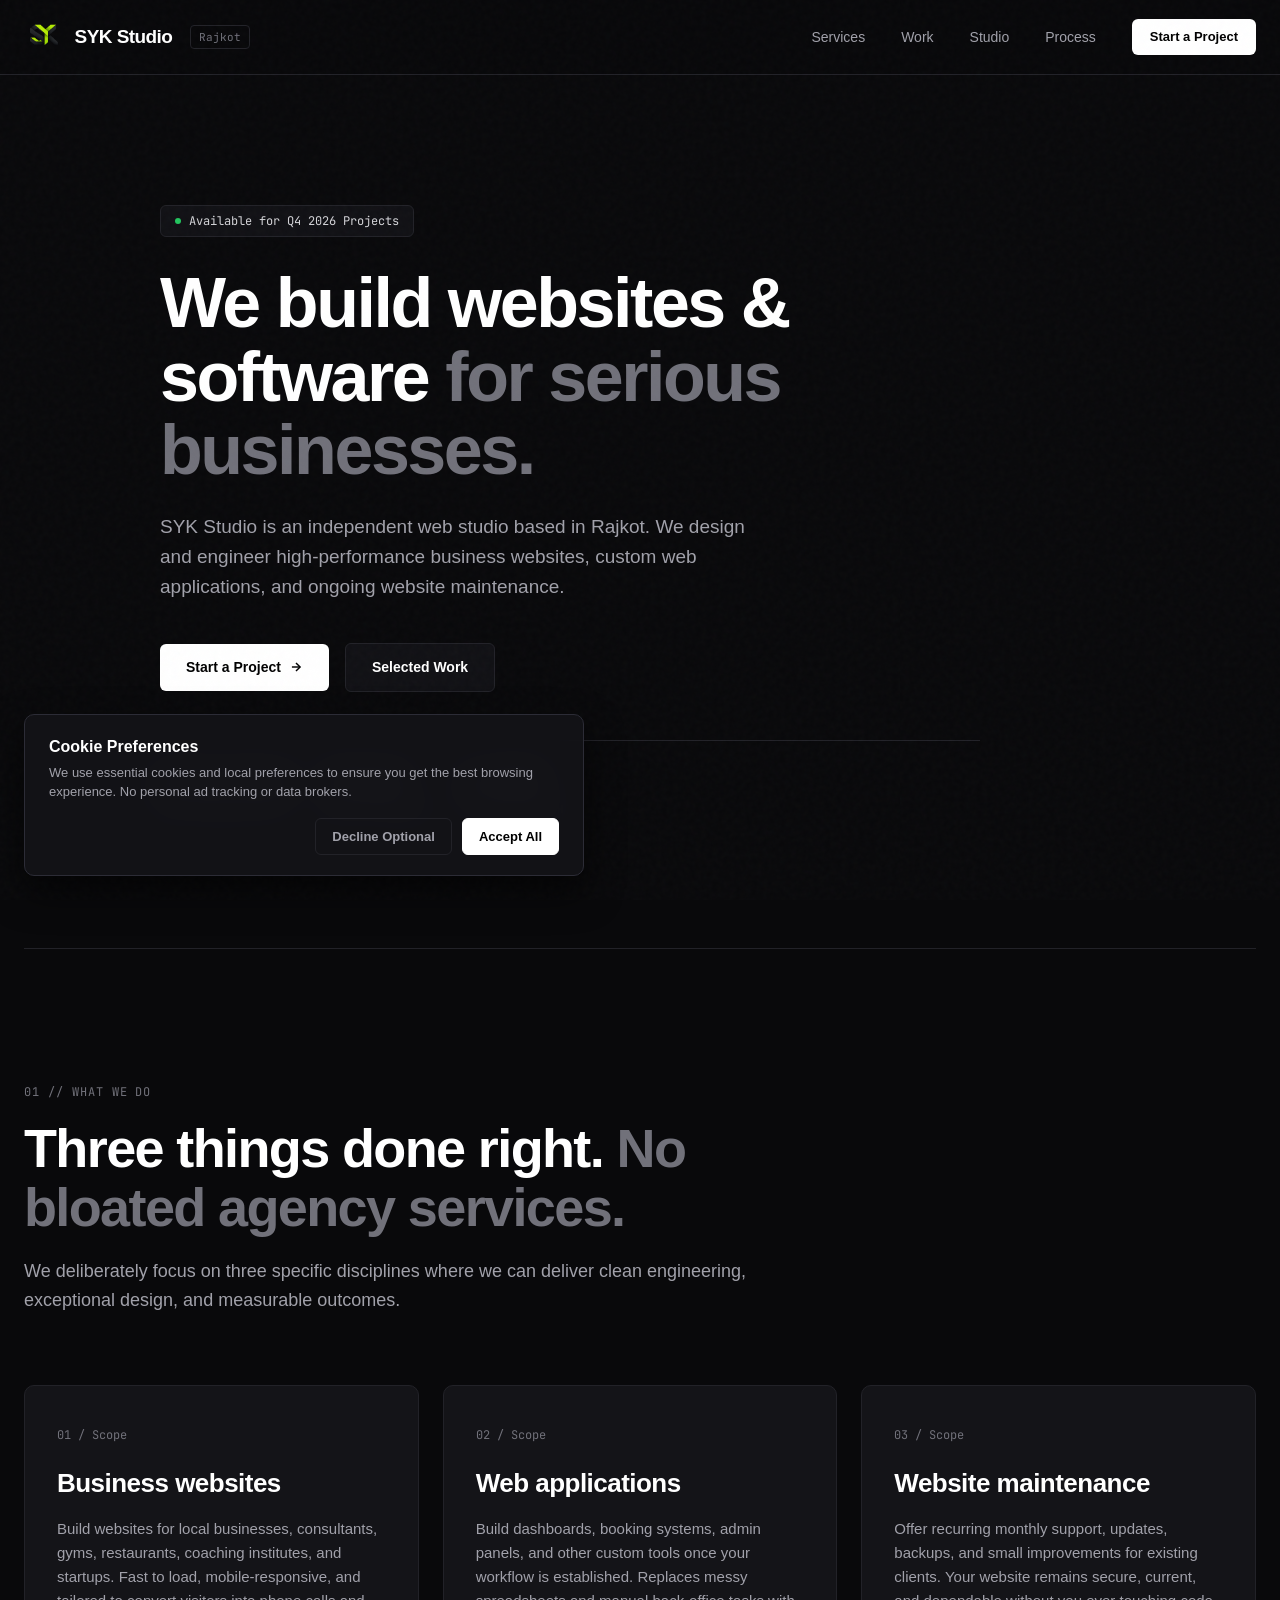
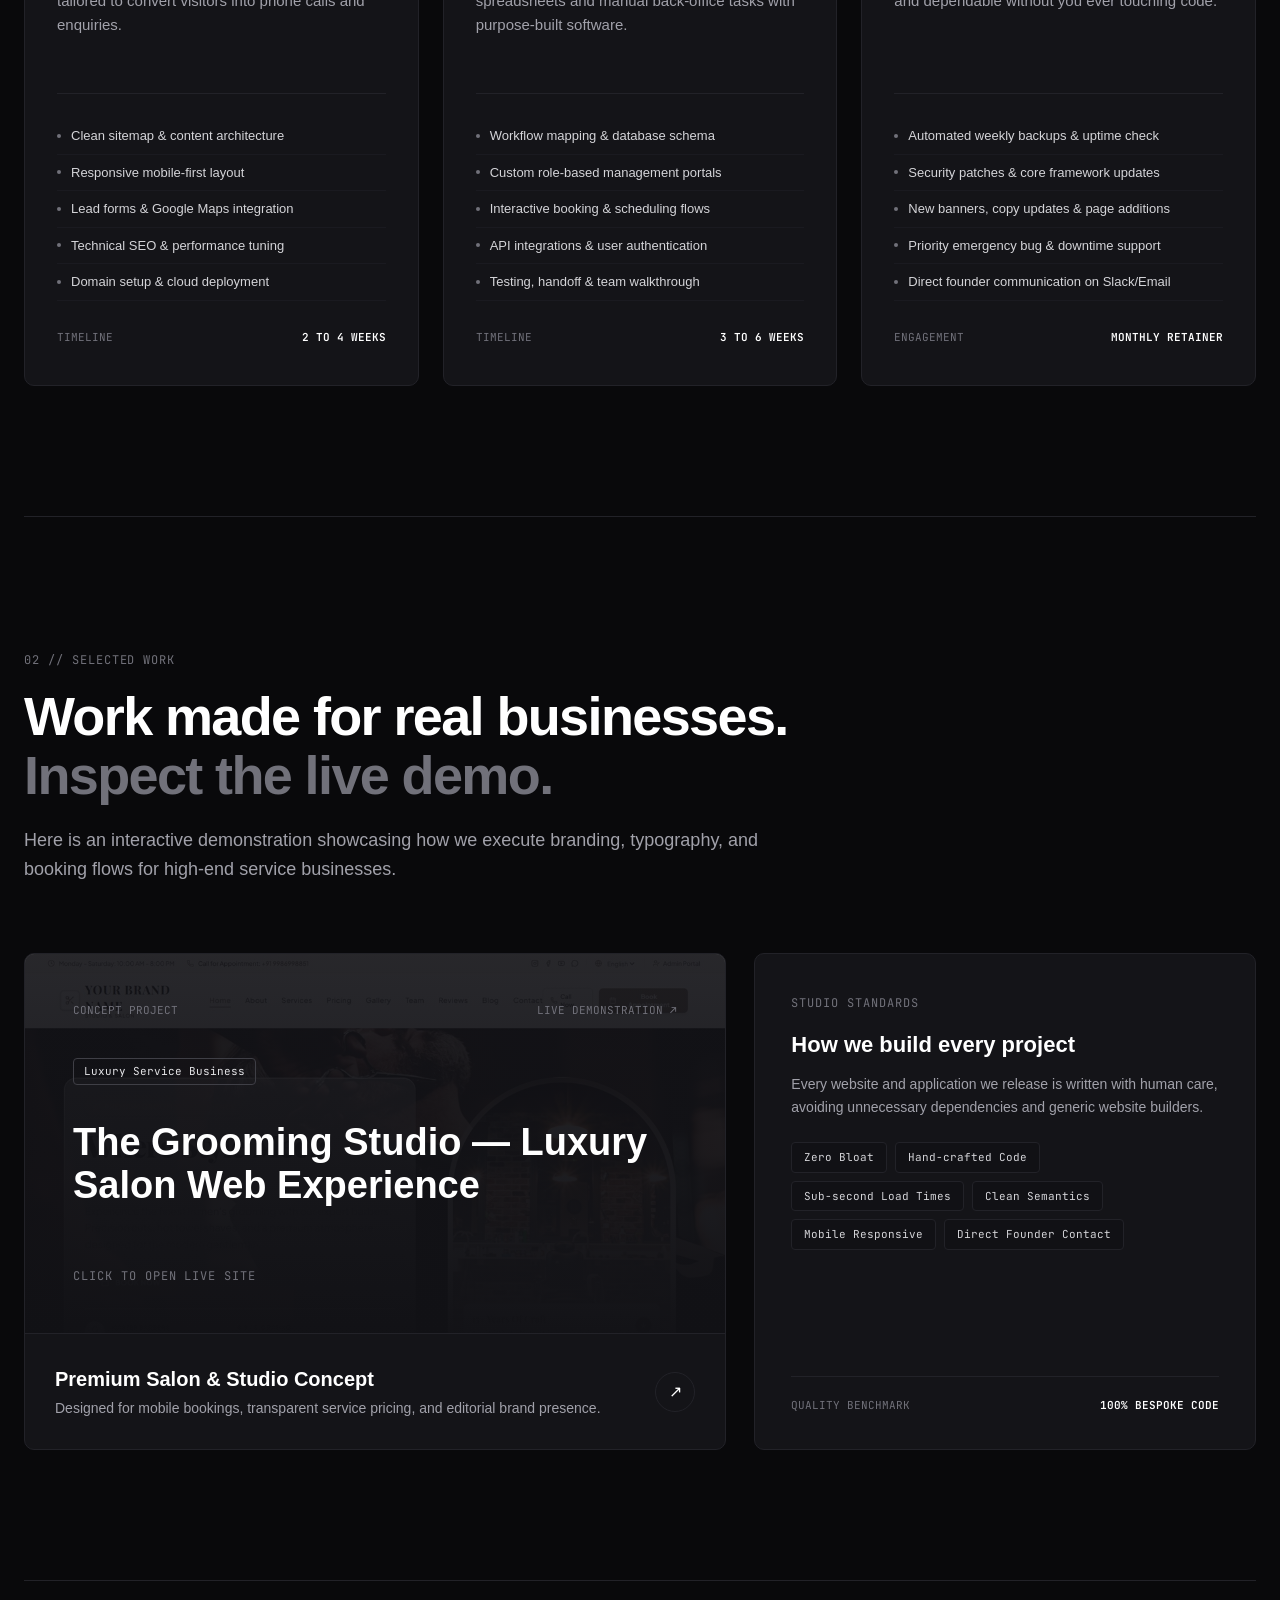
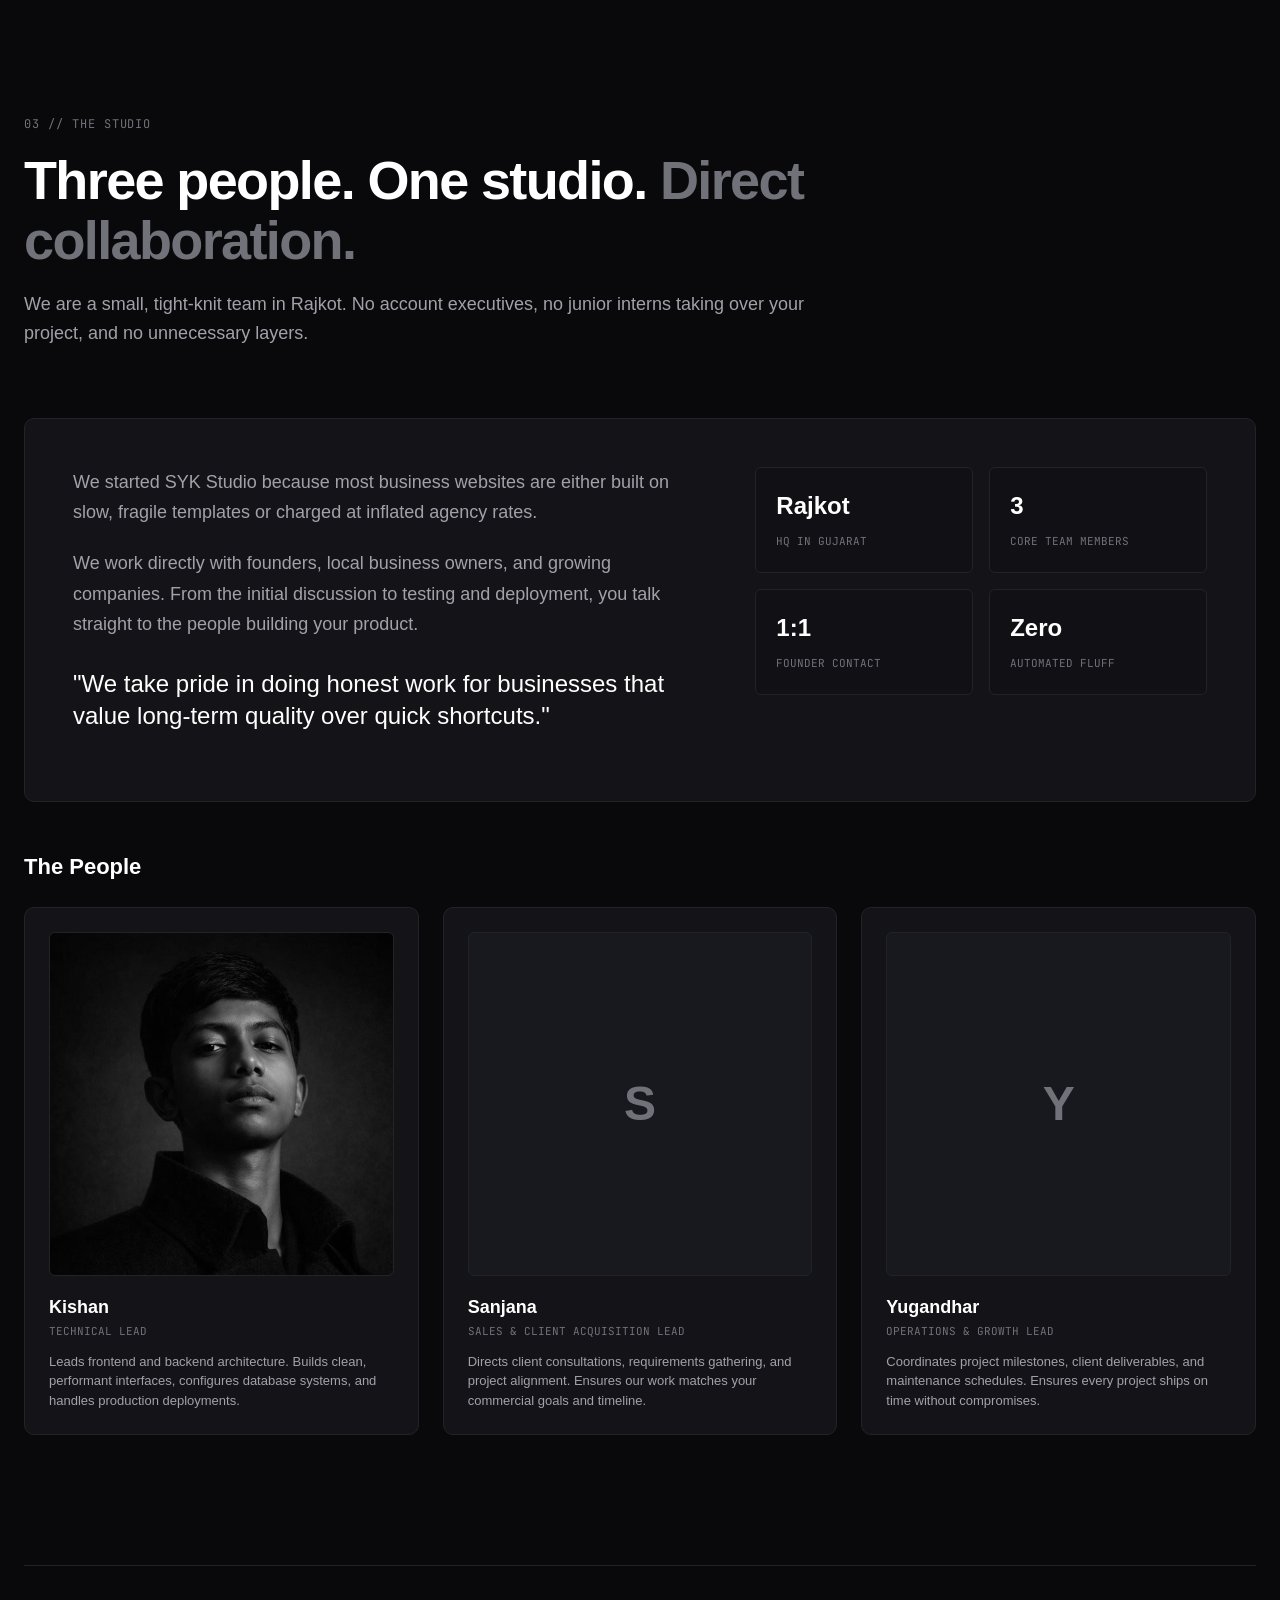
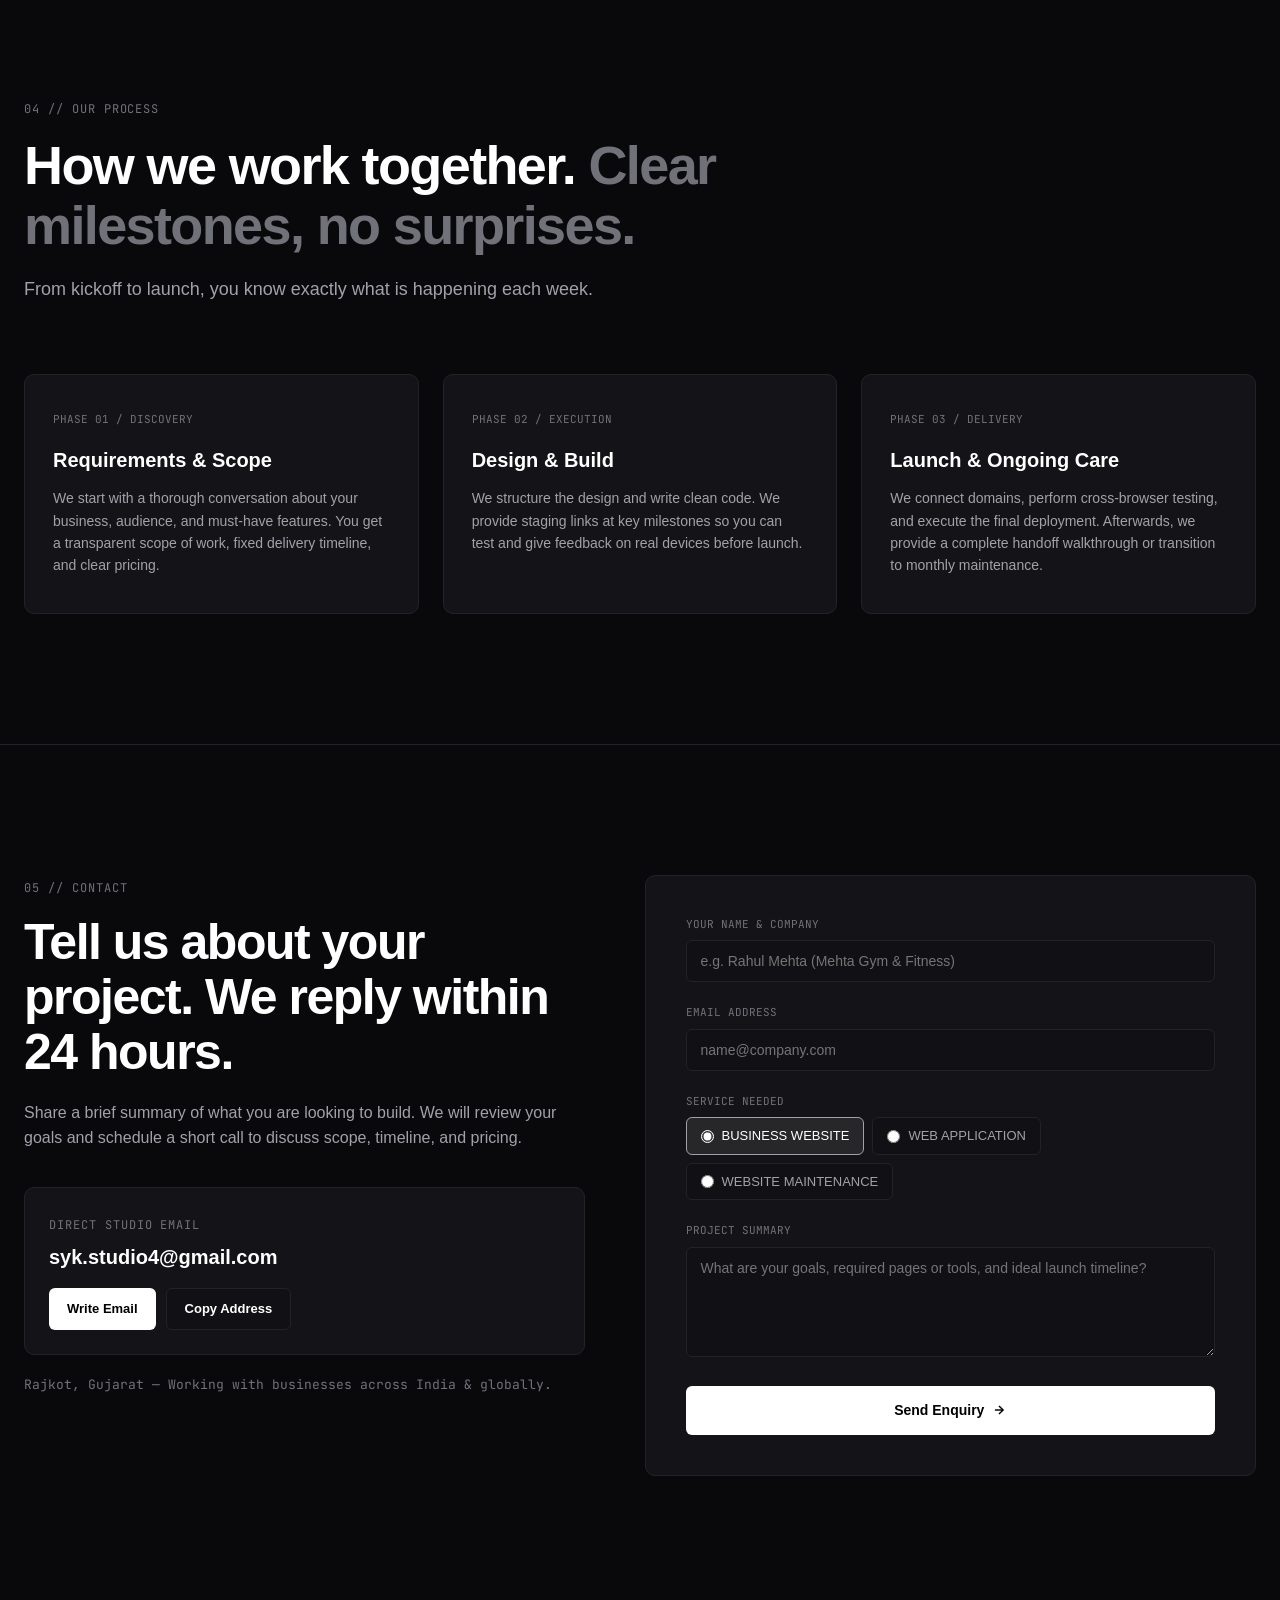
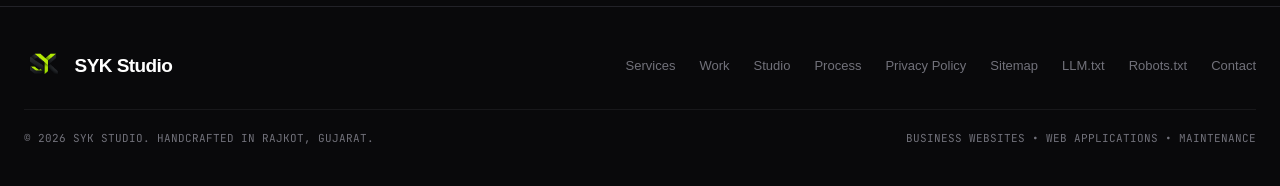
==== commit 9c1af401: "Add SEO tags, Google verification, custom robots.txt, sitemap, LLM docs, privacy policy, and cookie " ====
--- a/index.html
+++ b/index.html
@@ -4,9 +4,13 @@
   <meta charset="utf-8" />
   <meta name="viewport" content="width=device-width, initial-scale=1" />
   <meta name="theme-color" content="#09090b" />
-  <meta name="description" content="SYK studio is an independent digital studio in Rajkot. We design and build business websites, custom web applications, and ongoing website maintenance." />
-  <meta property="og:title" content="SYK studio — Independent Web Studio" />
-  <meta property="og:description" content="Business websites, custom web applications, and ongoing website maintenance." />
+  <meta name="google-site-verification" content="kLSV0HHd8Csjyrky2zV6fJ61gf1C9xil8zJNkOQtiDg" />
+  <meta name="description" content="SYK studio is Rajkot's number one digital studio. Lowest price website developers in Rajkot, offering cost friendly professional website developing across Gujarat." />
+  <meta name="keywords" content="SYK, SYK STUDIO, syk, syk studio, rajkot number one studio, rajkot number one agency, lowest price websit devlopers, lowest price websit devlopers in rajkot, in rajkot lowest price websit devlopers, cost friendly profectional websit devloping, cost friendly websit devloping, cost friendly profectional websit devloping in rajkot, cost friendly profectional websit devloping in Gujrat" />
+  <link rel="canonical" href="https://sykstudio.pages.dev/" />
+  <meta property="og:title" content="SYK Studio — Independent Web Design &amp; Engineering" />
+  <meta property="og:description" content="Rajkot number one agency. Lowest price website developers in Rajkot offering cost friendly professional website developing across Gujarat." />
+  <meta property="og:url" content="https://sykstudio.pages.dev/" />
   <meta property="og:image" content="assets/OG_social-share-image.jpg" />
   <meta name="twitter:card" content="summary_large_image" />
   <meta name="twitter:image" content="assets/OG_social-share-image.jpg" />
@@ -28,7 +32,7 @@
   <header class="header" id="top">
     <div class="wrap nav">
       <a href="#top" class="brand-wrapper">
-        <img src="assets/fevicon-192.png" alt="SYK studio mark" class="brand-logo-img" width="32" height="32" />
+        <img src="assets/syk-icon-dark.png" alt="SYK studio mark" class="brand-logo-img" />
         <span class="brand-name">SYK Studio</span>
         <span class="brand-tag">Rajkot</span>
       </a>
@@ -83,45 +87,6 @@
           </div>
         </div>
       </div>
-
-      <!-- Hero Right: Agency Scope Console -->
-      <aside class="scope-card" aria-label="Agency Capabilities">
-        <div class="scope-card-top">
-          <span class="mono-label">Capabilities Index</span>
-          <span class="mono-label">SYK / 2026</span>
-        </div>
-
-        <div class="scope-list">
-          <div class="scope-item">
-            <span class="scope-item-num">01</span>
-            <div class="scope-item-body">
-              <h4>Business Websites</h4>
-              <p>For gyms, restaurants, clinics, consultants, and growing startups.</p>
-            </div>
-          </div>
-
-          <div class="scope-item">
-            <span class="scope-item-num">02</span>
-            <div class="scope-item-body">
-              <h4>Web Applications</h4>
-              <p>Dashboards, booking systems, and internal operational portals.</p>
-            </div>
-          </div>
-
-          <div class="scope-item">
-            <span class="scope-item-num">03</span>
-            <div class="scope-item-body">
-              <h4>Website Maintenance</h4>
-              <p>Monthly updates, proactive backups, and continuous improvements.</p>
-            </div>
-          </div>
-        </div>
-
-        <div class="scope-card-bottom">
-          <span>Based in Rajkot</span>
-          <span>Worldwide Delivery</span>
-        </div>
-      </aside>
     </section>
 
     <!-- 3 CORE SERVICES -->
@@ -377,10 +342,10 @@
 
           <div class="contact-card-direct">
             <span class="mono-label">Direct Studio Email</span>
-            <a href="mailto:syk.studio0@gmail.com" class="direct-email">syk.studio0@gmail.com</a>
+            <a href="mailto:syk.studio4@gmail.com" class="direct-email">syk.studio4@gmail.com</a>
             
             <div style="display: flex; gap: 10px;">
-              <a href="mailto:syk.studio0@gmail.com?subject=Project%20Enquiry%20for%20SYK%20Studio" class="btn btn-primary" id="email-link" style="padding: 10px 18px; font-size: 13px;">Write Email</a>
+              <a href="mailto:syk.studio4@gmail.com?subject=Project%20Enquiry%20for%20SYK%20Studio" class="btn btn-primary" id="email-link" style="padding: 10px 18px; font-size: 13px;">Write Email</a>
               <button class="btn btn-secondary" id="copy-email" type="button" style="padding: 10px 18px; font-size: 13px;">Copy Address</button>
             </div>
           </div>
@@ -442,7 +407,7 @@
     <div class="wrap">
       <div class="footer-top">
         <div class="brand-wrapper">
-          <img src="assets/fevicon-192.png" alt="SYK studio mark" class="brand-logo-img" width="32" height="32" />
+          <img src="assets/syk-icon-dark.png" alt="SYK studio mark" class="brand-logo-img" />
           <span class="brand-name">SYK Studio</span>
         </div>
         <div class="footer-nav">
@@ -450,6 +415,10 @@
           <a href="#work">Work</a>
           <a href="#about">Studio</a>
           <a href="#process">Process</a>
+          <a href="privacy-policy.html">Privacy Policy</a>
+          <a href="sitemap.xml">Sitemap</a>
+          <a href="llms.txt">LLM.txt</a>
+          <a href="robots.txt">Robots.txt</a>
           <a href="#contact">Contact</a>
         </div>
       </div>
@@ -460,5 +429,19 @@
       </div>
     </div>
   </footer>
+
+  <!-- Cookie Consent Banner -->
+  <div id="cookie-banner" class="cookie-banner" role="region" aria-label="Cookie consent">
+    <div class="cookie-content">
+      <div class="cookie-text">
+        <h4>Cookie Preferences</h4>
+        <p>We use essential cookies and local preferences to ensure you get the best browsing experience. No personal ad tracking or data brokers.</p>
+      </div>
+      <div class="cookie-actions">
+        <button id="cookie-reject" type="button" class="cookie-btn cookie-btn-reject">Decline Optional</button>
+        <button id="cookie-accept" type="button" class="cookie-btn cookie-btn-accept">Accept All</button>
+      </div>
+    </div>
+  </div>
 </body>
 </html>
--- a/styles.css
+++ b/styles.css
@@ -156,10 +156,13 @@
 }
 
 .brand-logo-img {
-  width: 28px;
-  height: 28px;
+  height: 38px;
+  width: auto;
+  max-width: 44px;
   object-fit: contain;
-  border-radius: 4px;
+  display: block;
+  image-rendering: -webkit-optimize-contrast;
+  image-rendering: crisp-edges;
 }
 
 .brand-name {
@@ -175,7 +178,7 @@
   font-size: 11px;
   color: var(--text-muted);
   border: 1px solid var(--border);
-  padding: 2px 7px;
+  padding: 3px 8px;
   border-radius: 4px;
   margin-left: 6px;
 }
@@ -231,12 +234,14 @@
 
 /* ---------- Hero ---------- */
 .hero {
-  padding-top: 110px;
-  padding-bottom: 120px;
-  display: grid;
-  grid-template-columns: 1.4fr 1fr;
-  gap: 70px;
-  align-items: center;
+  padding-top: 130px;
+  padding-bottom: 130px;
+  display: block;
+  max-width: 960px;
+}
+
+.hero-left {
+  max-width: 820px;
 }
 
 .availability-tag {
@@ -1124,3 +1129,108 @@
     padding: 24px;
   }
 }
+
+/* ---------- Cookie Consent Banner ---------- */
+.cookie-banner {
+  position: fixed;
+  bottom: 24px;
+  left: 24px;
+  right: 24px;
+  max-width: 560px;
+  z-index: 9999;
+  background: rgba(20, 20, 24, 0.94);
+  backdrop-filter: blur(16px);
+  -webkit-backdrop-filter: blur(16px);
+  border: 1px solid var(--border-light);
+  border-radius: var(--radius-md);
+  box-shadow: 0 16px 36px rgba(0, 0, 0, 0.6);
+  padding: 20px 24px;
+  transform: translateY(120%);
+  opacity: 0;
+  visibility: hidden;
+  transition: transform 0.4s cubic-bezier(0.16, 1, 0.3, 1), opacity 0.4s ease, visibility 0.4s;
+}
+
+.cookie-banner.show {
+  transform: translateY(0);
+  opacity: 1;
+  visibility: visible;
+}
+
+.cookie-content {
+  display: flex;
+  flex-direction: column;
+  gap: 16px;
+}
+
+.cookie-text h4 {
+  font-family: var(--font-display);
+  font-size: 16px;
+  font-weight: 600;
+  color: #fff;
+  margin-bottom: 4px;
+}
+
+.cookie-text p {
+  font-size: 13px;
+  color: var(--text-secondary);
+  line-height: 1.5;
+}
+
+.cookie-actions {
+  display: flex;
+  align-items: center;
+  gap: 10px;
+  justify-content: flex-end;
+}
+
+.cookie-btn {
+  font-family: var(--font-body);
+  font-size: 13px;
+  font-weight: 600;
+  padding: 8px 16px;
+  border-radius: var(--radius-sm);
+  cursor: pointer;
+  transition: all 0.2s ease;
+}
+
+.cookie-btn-reject {
+  background: transparent;
+  color: var(--text-secondary);
+  border: 1px solid var(--border);
+}
+
+.cookie-btn-reject:hover {
+  color: #fff;
+  border-color: var(--border-active);
+  background: var(--bg-elevated);
+}
+
+.cookie-btn-accept {
+  background: #fff;
+  color: #000;
+  border: 1px solid #fff;
+}
+
+.cookie-btn-accept:hover {
+  background: #e4e4e7;
+  transform: translateY(-1px);
+}
+
+@media (max-width: 600px) {
+  .cookie-banner {
+    left: 16px;
+    right: 16px;
+    bottom: 16px;
+    padding: 16px 18px;
+  }
+
+  .cookie-actions {
+    flex-direction: column-reverse;
+  }
+
+  .cookie-btn {
+    width: 100%;
+    text-align: center;
+  }
+}
